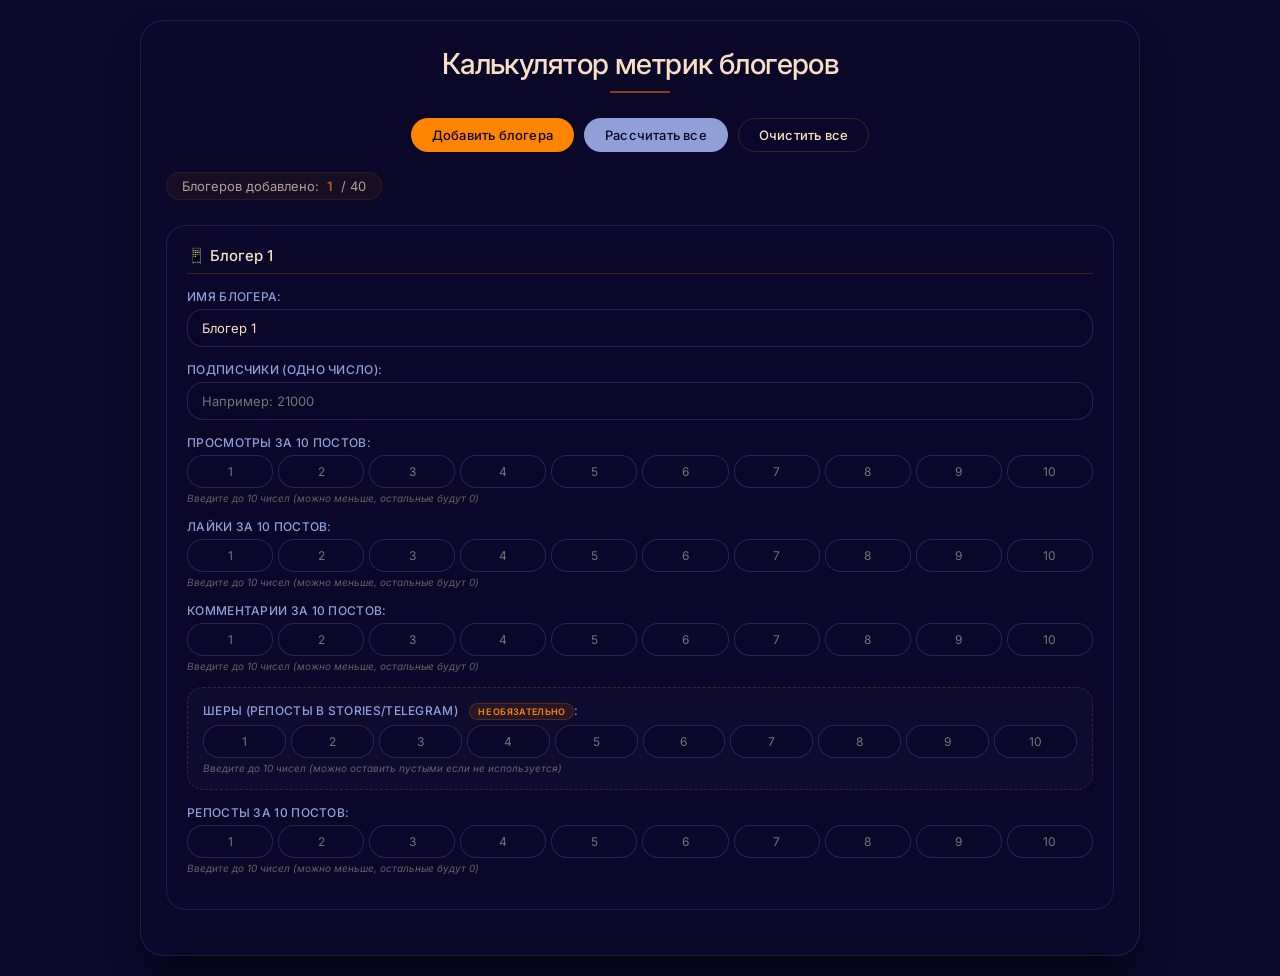
==== index.html @ 9b9d8db3 "Add files via upload Initial upload" ====
<!DOCTYPE html>
<html lang="ru">
<head>
    <meta charset="UTF-8">
    <meta name="viewport" content="width=device-width, initial-scale=1.0, maximum-scale=1.0, user-scalable=no, viewport-fit=cover">
    
    <!-- PWA Meta теги -->
    <link rel="manifest" href="/manifest.json">
    <meta name="theme-color" content="#FF8400">
    <meta name="apple-mobile-web-app-capable" content="yes">
    <meta name="apple-mobile-web-app-status-bar-style" content="black-translucent">
    <meta name="apple-mobile-web-app-title" content="BlogStats">
    <meta name="mobile-web-app-capable" content="yes">
    
    <!-- Иконки для iOS -->
    <link rel="apple-touch-icon" href="/icons/icon-192.png">
    <link rel="apple-touch-icon" sizes="152x152" href="/icons/icon-152.png">
    <link rel="apple-touch-icon" sizes="180x180" href="/icons/icon-192.png">
    <link rel="apple-touch-icon" sizes="167x167" href="/icons/icon-152.png">
    
    <!-- Заглушка для загрузки -->
    <link rel="preconnect" href="https://fonts.googleapis.com">
    <link rel="preconnect" href="https://fonts.gstatic.com" crossorigin>
    <link href="https://fonts.googleapis.com/css2?family=Inter:wght@300;400;500;600;700&display=swap" rel="stylesheet">
    
    <title>Аналитика блогеров</title>
    <link rel="stylesheet" href="styles.css">
</head>
<body>
    <div class="container">
        <h1>Калькулятор метрик блогеров</h1>
        
        <div class="controls">
            <button id="addBloggerBtn" class="btn btn-primary">Добавить блогера</button>
            <button id="calculateBtn" class="btn btn-success">Рассчитать все</button>
            <button id="resetBtn" class="btn btn-danger">Очистить все</button>
        </div>
        
        <div class="counter">
            Блогеров добавлено: <span id="bloggerCount">1</span> / 40
        </div>
        
        <div id="bloggersContainer"></div>
        
        <div id="results" class="results"></div>

        <div id="offlineIndicator" style="display: none; position: fixed; top: 10px; left: 10px; background: #FF8400; color: #0B0829; padding: 5px 10px; border-radius: 20px; font-size: 12px; z-index: 1000;">📴 Офлайн</div>
    </div>
    
    <script src="script.js"></script>
</body>
</html>
---- styles.css ----
/* Импорт современного шрифта */
@import url('https://fonts.googleapis.com/css2?family=Inter:wght@300;400;500;600;700&display=swap');

* {
    margin: 0;
    padding: 0;
    box-sizing: border-box;
    font-family: 'Inter', -apple-system, BlinkMacSystemFont, sans-serif;
}

/* Запрещаем выделение текста везде */
* {
    user-select: none;
    -webkit-user-select: none;
    -moz-user-select: none;
    -ms-user-select: none;
}

/* Разрешаем выделение ТОЛЬКО в полях ввода */
input, 
textarea {
    user-select: text;
    -webkit-user-select: text;
    -moz-user-select: text;
    -ms-user-select: text;
}

/* Лейблы НЕ должны выделяться - это просто подписи */
label {
    user-select: none;
    -webkit-user-select: none;
    -moz-user-select: none;
    -ms-user-select: none;
    cursor: default;
}

/* Значения в результатах можно выделять для копирования */
.result-item .name,
.result-item p {
    user-select: text;
    -webkit-user-select: text;
    -moz-user-select: text;
    -ms-user-select: text;
    cursor: text;
}

/* Счетчик блогеров можно выделять */
.counter span {
    user-select: text;
    -webkit-user-select: text;
    -moz-user-select: text;
    -ms-user-select: text;
}

body {
    background: #0B0829;
    min-height: 100vh;
    padding: 20px;
    color: #F9DFC6;
    cursor: default;
}

.container {
    max-width: 1000px;
    margin: 0 auto;
    background: rgba(11, 8, 41, 0.95);
    border-radius: 24px;
    padding: 25px;
    box-shadow: 0 20px 40px -15px rgba(0, 0, 0, 0.8);
    border: 1px solid rgba(143, 160, 216, 0.15);
}

h1 {
    text-align: center;
    color: #F9DFC6;
    margin-bottom: 25px;
    font-size: 1.8em;
    font-weight: 500;
    letter-spacing: -0.02em;
    position: relative;
    cursor: default;
}

h1::after {
    content: '';
    display: block;
    width: 60px;
    height: 2px;
    background: #FF8400;
    margin: 10px auto 0;
    border-radius: 2px;
    opacity: 0.5;
}

.controls {
    display: flex;
    gap: 10px;
    justify-content: center;
    margin-bottom: 20px;
    flex-wrap: wrap;
}

.btn {
    padding: 8px 20px;
    border: none;
    border-radius: 30px;
    font-size: 13px;
    font-weight: 500;
    cursor: pointer;
    transition: all 0.2s ease;
    display: inline-flex;
    align-items: center;
    gap: 6px;
    letter-spacing: 0.2px;
    user-select: none;
}

.btn-primary {
    background: #FF8400;
    color: #0B0829;
    border: 1px solid rgba(255, 132, 0, 0.5);
}

.btn-primary:hover {
    background: #ff9633;
    transform: translateY(-1px);
    box-shadow: 0 4px 12px rgba(255, 132, 0, 0.3);
}

.btn-success {
    background: #8FA0D8;
    color: #0B0829;
    border: 1px solid rgba(143, 160, 216, 0.5);
}

.btn-success:hover {
    background: #a5b3e3;
    transform: translateY(-1px);
    box-shadow: 0 4px 12px rgba(143, 160, 216, 0.3);
}

.btn-danger {
    background: transparent;
    color: #F9DFC6;
    border: 1px solid rgba(255, 132, 0, 0.2);
}

.btn-danger:hover {
    background: rgba(255, 132, 0, 0.1);
    border-color: #FF8400;
}

.counter {
    text-align: center;
    margin-bottom: 25px;
    font-size: 13px;
    color: #F9DFC6;
    opacity: 0.7;
    background: rgba(255, 132, 0, 0.08);
    padding: 5px 15px;
    border-radius: 30px;
    display: inline-block;
    margin-left: auto;
    margin-right: auto;
    width: fit-content;
    border: 1px solid rgba(255, 132, 0, 0.15);
}

.counter span {
    font-weight: 600;
    color: #FF8400;
    margin: 0 4px;
}

.blogger-card {
    background: rgba(11, 8, 41, 0.8);
    border-radius: 20px;
    padding: 20px;
    margin-bottom: 20px;
    border: 1px solid rgba(143, 160, 216, 0.15);
    transition: all 0.2s ease;
}

.blogger-card:hover {
    border-color: #FF8400;
    box-shadow: 0 5px 15px rgba(255, 132, 0, 0.1);
}

.blogger-header {
    display: flex;
    justify-content: space-between;
    align-items: center;
    margin-bottom: 15px;
    font-size: 15px;
    font-weight: 500;
    color: #F9DFC6;
    padding-bottom: 8px;
    border-bottom: 1px solid rgba(255, 132, 0, 0.2);
    cursor: default;
    user-select: none;
}

.remove-btn {
    background: rgba(255, 132, 0, 0.1);
    color: #F9DFC6;
    border: 1px solid rgba(255, 132, 0, 0.2);
    width: 28px;
    height: 28px;
    border-radius: 50%;
    cursor: pointer;
    font-size: 14px;
    display: flex;
    align-items: center;
    justify-content: center;
    transition: all 0.2s ease;
    user-select: none;
}

.remove-btn:hover {
    background: #FF8400;
    color: #0B0829;
    border-color: #FF8400;
}

.input-group {
    margin-bottom: 15px;
}

.input-group label {
    display: block;
    margin-bottom: 5px;
    font-weight: 500;
    color: #8FA0D8;
    font-size: 12px;
    text-transform: uppercase;
    letter-spacing: 0.3px;
    cursor: default;
    user-select: none;
}

.input-group input {
    width: 100%;
    padding: 10px 14px;
    border: 1px solid rgba(143, 160, 216, 0.2);
    border-radius: 16px;
    font-size: 13px;
    transition: all 0.2s ease;
    background: rgba(11, 8, 41, 0.6);
    color: #F9DFC6;
}

.input-group input:focus {
    outline: none;
    border-color: #FF8400;
    background: rgba(11, 8, 41, 0.8);
}

.array-inputs {
    display: flex;
    gap: 5px;
    flex-wrap: wrap;
}

.array-input {
    flex: 1;
    min-width: 60px;
}

.array-input input {
    text-align: center;
    padding: 8px 2px;
    font-size: 12px;
    background: rgba(11, 8, 41, 0.8);
}

.input-help {
    font-size: 10px;
    color: rgba(249, 223, 198, 0.4);
    margin-top: 4px;
    font-style: italic;
    cursor: default;
    user-select: none;
}

.optional {
    background: rgba(143, 160, 216, 0.03);
    border-radius: 16px;
    padding: 15px;
    margin-bottom: 15px;
    border: 1px dashed rgba(255, 132, 0, 0.2);
}

.optional-badge {
    background: rgba(255, 132, 0, 0.1);
    color: #FF8400;
    padding: 2px 8px;
    border-radius: 30px;
    font-size: 9px;
    font-weight: 600;
    text-transform: uppercase;
    letter-spacing: 0.3px;
    display: inline-block;
    margin-left: 8px;
    border: 1px solid rgba(255, 132, 0, 0.2);
    user-select: none;
}

.results {
    margin-top: 30px;
    padding: 25px;
    background: rgba(11, 8, 41, 0.9);
    border-radius: 20px;
    color: #F9DFC6;
    display: none;
    border: 1px solid rgba(255, 132, 0, 0.2);
}

.results.show {
    display: block;
    animation: fadeIn 0.3s ease;
}

@keyframes fadeIn {
    from { opacity: 0; transform: translateY(10px); }
    to { opacity: 1; transform: translateY(0); }
}

.results h2 {
    margin-bottom: 20px;
    text-align: center;
    font-size: 20px;
    font-weight: 500;
    color: #F9DFC6;
    letter-spacing: -0.02em;
    cursor: default;
    user-select: none;
}

.result-item {
    background: rgba(11, 8, 41, 0.6);
    padding: 16px;
    border-radius: 16px;
    margin-bottom: 12px;
    border: 1px solid rgba(143, 160, 216, 0.15);
    transition: all 0.2s ease;
}

.result-item:hover {
    border-color: #FF8400;
}

.result-item p {
    margin: 5px 0;
    font-size: 13px;
    color: #F9DFC6;
    display: flex;
    align-items: center;
    gap: 8px;
}

.result-item .name {
    font-size: 15px;
    font-weight: 600;
    color: #8FA0D8;
    margin-bottom: 10px;
    padding-bottom: 6px;
    border-bottom: 1px solid rgba(255, 132, 0, 0.15);
}

.warning {
    background: rgba(255, 132, 0, 0.08);
    color: #FF8400;
    padding: 12px 16px;
    border-radius: 16px;
    margin-bottom: 20px;
    border: 1px solid rgba(255, 132, 0, 0.2);
    font-size: 12px;
    line-height: 1.5;
    user-select: none;
}

/* Компактный скроллбар */
::-webkit-scrollbar {
    width: 6px;
    height: 6px;
}

::-webkit-scrollbar-track {
    background: #0B0829;
}

::-webkit-scrollbar-thumb {
    background: #FF8400;
    border-radius: 10px;
    opacity: 0.5;
}

::-webkit-scrollbar-thumb:hover {
    background: #8FA0D8;
}

/* Адаптивность */
@media (max-width: 768px) {
    .container {
        padding: 15px;
    }
    
    h1 {
        font-size: 1.5em;
    }
    
    .blogger-card {
        padding: 15px;
    }
    
    .array-inputs {
        flex-direction: column;
        gap: 4px;
    }
    
    .array-input {
        min-width: 100%;
    }
    
    .btn {
        padding: 8px 16px;
        font-size: 12px;
        width: 100%;
    }
    
    .controls {
        flex-direction: column;
    }
}

/* Убираем стрелки у number input */
input[type=number]::-webkit-inner-spin-button, 
input[type=number]::-webkit-outer-spin-button { 
    -webkit-appearance: none;
    margin: 0;
}

input[type=number] {
    -moz-appearance: textfield;
    appearance: textfield;
}
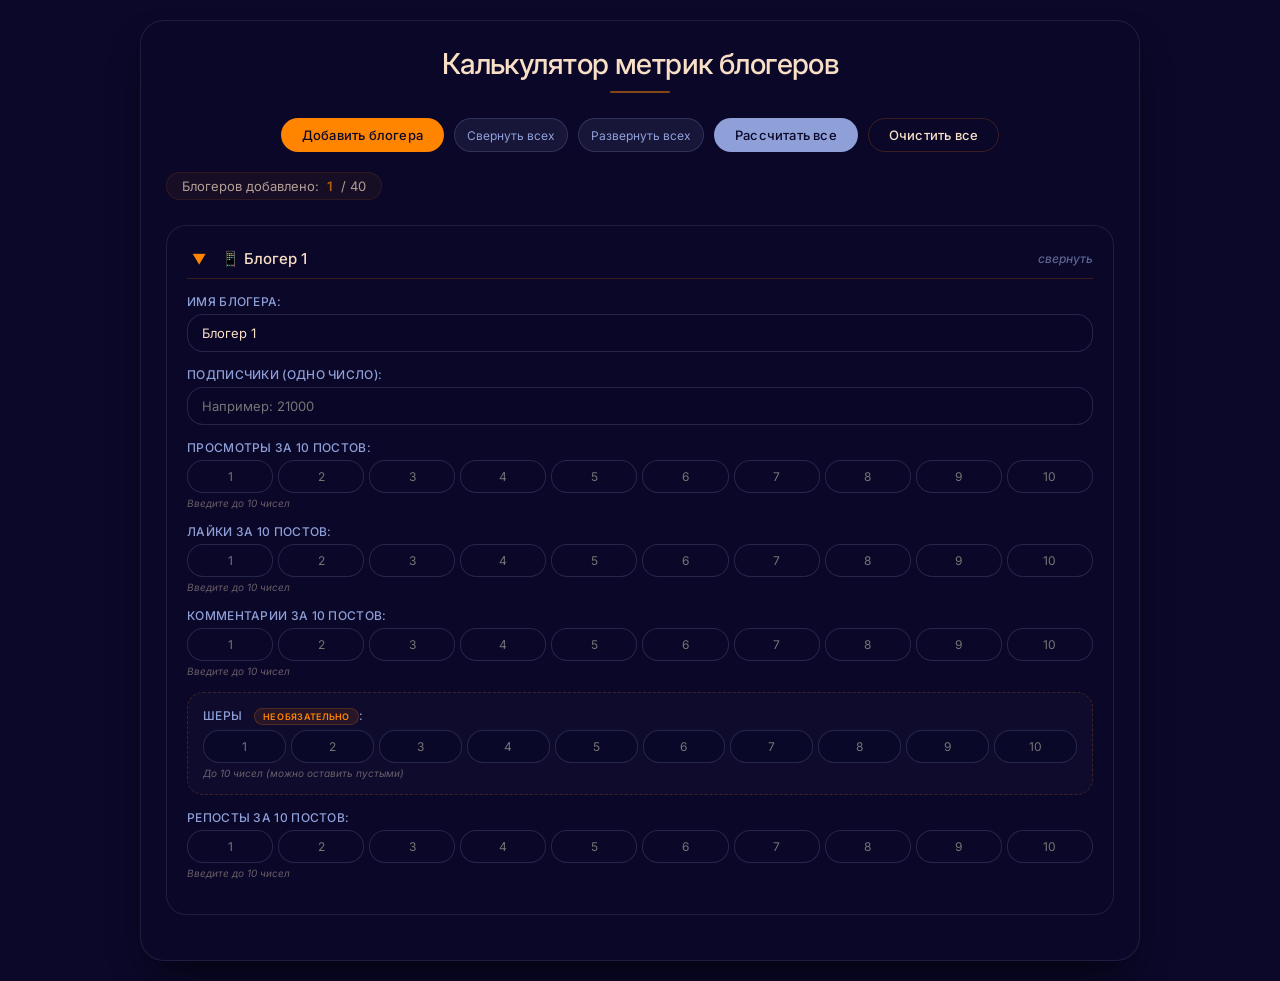
==== commit 8a03603f: "Update index.html" ====
--- a/index.html
+++ b/index.html
@@ -30,11 +30,13 @@
     <div class="container">
         <h1>Калькулятор метрик блогеров</h1>
         
-        <div class="controls">
-            <button id="addBloggerBtn" class="btn btn-primary">Добавить блогера</button>
-            <button id="calculateBtn" class="btn btn-success">Рассчитать все</button>
-            <button id="resetBtn" class="btn btn-danger">Очистить все</button>
-        </div>
+    <div class="controls">
+        <button id="addBloggerBtn" class="btn btn-primary">Добавить блогера</button>
+        <button id="collapseAllBtn" class="btn-collapse">Свернуть всех</button>
+        <button id="expandAllBtn" class="btn-collapse">Развернуть всех</button>
+        <button id="calculateBtn" class="btn btn-success">Рассчитать все</button>
+        <button id="resetBtn" class="btn btn-danger">Очистить все</button>
+    </div>
         
         <div class="counter">
             Блогеров добавлено: <span id="bloggerCount">1</span> / 40
@@ -49,4 +51,4 @@
     
     <script src="script.js"></script>
 </body>
-</html>+</html>
--- a/styles.css
+++ b/styles.css
@@ -443,4 +443,85 @@
 input[type=number] {
     -moz-appearance: textfield;
     appearance: textfield;
-}+}
+
+/* Стили для сворачивания */
+.header-left {
+    display: flex;
+    align-items: center;
+    gap: 10px;
+}
+
+.toggle-icon {
+    cursor: pointer;
+    font-size: 14px;
+    color: #FF8400;
+    width: 24px;
+    height: 24px;
+    display: flex;
+    align-items: center;
+    justify-content: center;
+    border-radius: 4px;
+    transition: all 0.2s ease;
+    user-select: none;
+}
+
+.toggle-icon:hover {
+    background: rgba(255, 132, 0, 0.2);
+    transform: scale(1.1);
+}
+
+.header-right {
+    display: flex;
+    align-items: center;
+    gap: 15px;
+}
+
+.collapse-status {
+    font-size: 12px;
+    color: #8FA0D8;
+    opacity: 0.6;
+    font-style: italic;
+}
+
+.blogger-content {
+    transition: all 0.3s ease;
+}
+
+/* Кнопки управления сворачиванием */
+.collapse-controls {
+    display: flex;
+    gap: 10px;
+    margin-left: 15px;
+}
+
+.btn-collapse {
+    background: rgba(143, 160, 216, 0.1);
+    color: #8FA0D8;
+    border: 1px solid rgba(143, 160, 216, 0.2);
+    padding: 5px 12px;
+    font-size: 12px;
+    border-radius: 20px;
+    cursor: pointer;
+    transition: all 0.2s ease;
+}
+
+.btn-collapse:hover {
+    background: rgba(143, 160, 216, 0.2);
+    border-color: #8FA0D8;
+}
+
+/* Адаптивность для мобильных */
+@media (max-width: 768px) {
+    .header-right {
+        gap: 8px;
+    }
+    
+    .collapse-status {
+        font-size: 11px;
+    }
+    
+    .blogger-title {
+        font-size: 14px;
+    }
+}
